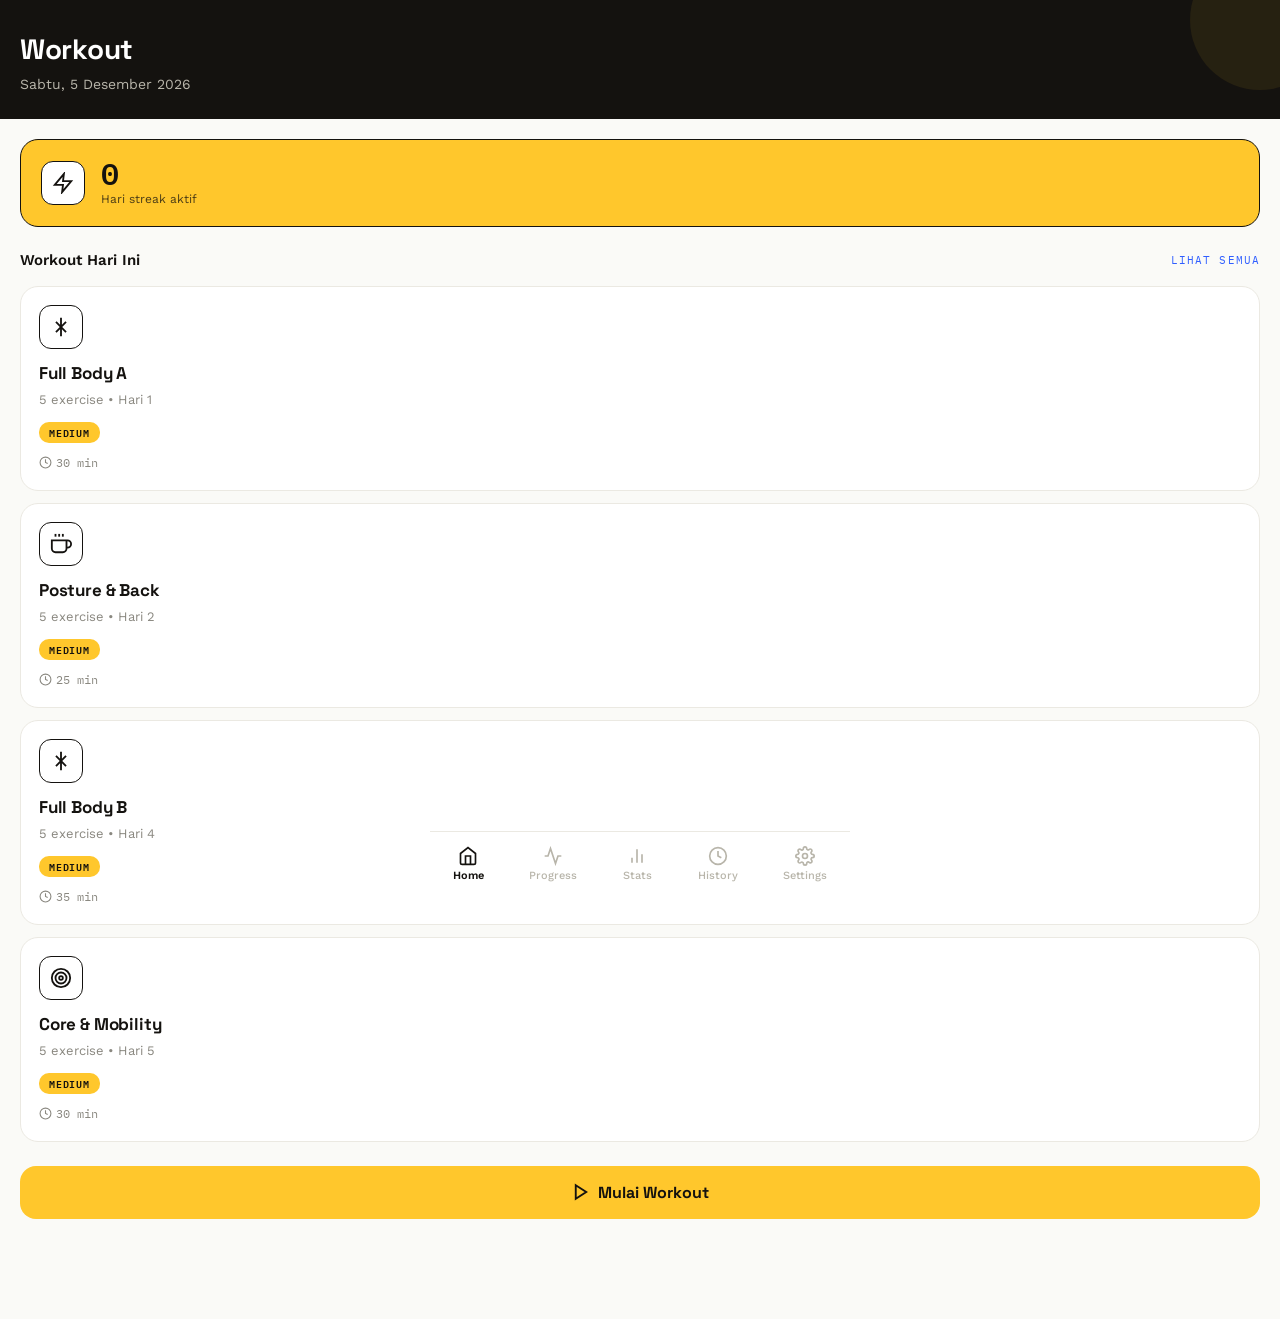
==== index.html @ 2dc1f0c9 "Fix missing CSS rule causing all screens to stack" ====
<!DOCTYPE html>
<html lang="id">
<head>
  <meta charset="UTF-8">
  <meta name="viewport" content="width=device-width, initial-scale=1.0">
  <title>Workout Personal</title>
  <link rel="preconnect" href="https://fonts.googleapis.com">
  <link rel="preconnect" href="https://fonts.gstatic.com" crossorigin>
  <link href="https://fonts.googleapis.com/css2?family=Space+Grotesk:wght@600;700&family=Work+Sans:wght@400;500;600&family=IBM+Plex+Mono:wght@400;500;600&display=swap" rel="stylesheet">
  <style>
/* ========================================
   WORKOUT APP — DESIGN SYSTEM
   Colors: ink, yellow, blue
   Fonts: Space Grotesk, Work Sans, IBM Plex Mono
   ======================================== */

* {
  margin: 0;
  padding: 0;
  box-sizing: border-box;
}

:root {
  --ink: #14120F;
  --yellow: #FFC72C;
  --blue: #2F5EFF;
  --bg: #FAFAF7;
  --surface: #FFFFFF;
  --border: #EBE9E2;
  --muted: #B8B5AA;
  --muted-dark: #8A8880;
}

body {
  font-family: 'Work Sans', -apple-system, BlinkMacSystemFont, sans-serif;
  background: var(--bg);
  color: var(--ink);
  min-height: 100vh;
  line-height: 1.5;
  -webkit-font-smoothing: antialiased;
}

h1, h2, h3, h4 {
  font-family: 'Space Grotesk', sans-serif;
  font-weight: 700;
  letter-spacing: -0.01em;
}

.mono {
  font-family: 'IBM Plex Mono', monospace;
}

.label {
  font-family: 'IBM Plex Mono', monospace;
  text-transform: uppercase;
  letter-spacing: 0.1em;
  font-size: 11px;
  color: var(--muted-dark);
}

/* ========================================
   HEADER
   ======================================== */

header {
  background: var(--ink);
  color: var(--surface);
  padding: 28px 20px 24px;
  position: relative;
  overflow: hidden;
}

header::after {
  content: '';
  position: absolute;
  top: -50px;
  right: -50px;
  width: 140px;
  height: 140px;
  background: var(--yellow);
  border-radius: 50%;
  opacity: 0.08;
}

header h1 {
  font-size: 28px;
  margin-bottom: 4px;
}

header .subtitle {
  font-size: 14px;
  color: var(--muted);
}

/* ========================================
   NAVIGATION
   ======================================== */

#main-nav {
  position: fixed;
  bottom: 0;
  left: 50%;
  transform: translateX(-50%);
  width: 100%;
  max-width: 420px;
  background: var(--surface);
  border-top: 1.5px solid var(--border);
  display: flex;
  justify-content: space-around;
  padding: 10px 0 14px;
  z-index: 100;
}

.nav-btn {
  display: flex;
  flex-direction: column;
  align-items: center;
  gap: 3px;
  background: none;
  border: none;
  cursor: pointer;
  color: var(--muted);
  font-family: 'Work Sans', sans-serif;
  font-size: 11px;
  font-weight: 500;
  padding: 4px 10px;
  transition: color 0.2s;
}

.nav-btn svg {
  width: 20px;
  height: 20px;
  stroke-width: 2;
}

.nav-btn.active {
  color: var(--ink);
  font-weight: 600;
}

/* ========================================
   CARDS
   ======================================== */

.card {
  background: var(--surface);
  border: 1.5px solid var(--border);
  border-radius: 18px;
  padding: 18px;
  margin-bottom: 12px;
  transition: border-color 0.2s;
}

.card:active {
  border-color: var(--ink);
}

/* ========================================
   BUTTONS
   ======================================== */

.btn-primary {
  background: var(--yellow);
  color: var(--ink);
  border: none;
  padding: 16px 24px;
  border-radius: 16px;
  font-family: 'Space Grotesk', sans-serif;
  font-weight: 700;
  font-size: 16px;
  width: 100%;
  cursor: pointer;
  display: flex;
  align-items: center;
  justify-content: center;
  gap: 8px;
  transition: transform 0.15s;
}

.btn-primary:active {
  transform: scale(0.97);
}

.btn-primary svg {
  width: 18px;
  height: 18px;
  stroke-width: 2.5;
}

.btn-secondary {
  background: var(--surface);
  color: var(--ink);
  border: 1.5px solid var(--border);
  padding: 10px 16px;
  border-radius: 12px;
  font-family: 'Work Sans', sans-serif;
  font-weight: 500;
  font-size: 14px;
  cursor: pointer;
  transition: border-color 0.2s;
}

.btn-secondary:active {
  border-color: var(--ink);
}

/* ========================================
   BADGES
   ======================================== */

.badge {
  display: inline-block;
  padding: 3px 10px;
  border-radius: 10px;
  font-family: 'IBM Plex Mono', monospace;
  font-size: 10px;
  font-weight: 600;
  text-transform: uppercase;
  letter-spacing: 0.08em;
}

.badge-low {
  background: var(--ink);
  color: var(--surface);
}

.badge-medium {
  background: var(--yellow);
  color: var(--ink);
}

.badge-high {
  background: var(--blue);
  color: var(--surface);
}

/* ========================================
   STATS GRID
   ======================================== */

.stats-grid {
  display: grid;
  grid-template-columns: 1fr 1fr;
  gap: 12px;
  margin-bottom: 20px;
}

.stat-card {
  background: var(--surface);
  border: 1.5px solid var(--border);
  border-radius: 18px;
  padding: 16px;
}

.stat-icon {
  width: 36px;
  height: 36px;
  border: 1.5px solid var(--ink);
  border-radius: 10px;
  display: flex;
  align-items: center;
  justify-content: center;
  margin-bottom: 10px;
}

.stat-icon svg {
  width: 18px;
  height: 18px;
  stroke: var(--ink);
  stroke-width: 2;
}

.stat-value {
  font-family: 'IBM Plex Mono', monospace;
  font-size: 22px;
  font-weight: 600;
  margin-bottom: 2px;
}

.stat-label {
  font-size: 11px;
  color: var(--muted-dark);
}

/* ========================================
   SECTIONS
   ======================================== */

.section {
  margin-bottom: 24px;
}

.section-header {
  display: flex;
  justify-content: space-between;
  align-items: center;
  margin-bottom: 14px;
}

.section-title {
  font-size: 15px;
  font-weight: 600;
}

.section-link {
  font-family: 'IBM Plex Mono', monospace;
  font-size: 11px;
  color: var(--blue);
  text-transform: uppercase;
  letter-spacing: 0.1em;
  cursor: pointer;
}

/* ========================================
   STREAK CARD
   ======================================== */

.streak-card {
  background: var(--yellow);
  border: 1.5px solid var(--ink);
  border-radius: 18px;
  padding: 18px 20px;
  display: flex;
  align-items: center;
  gap: 16px;
  margin-bottom: 22px;
}

.streak-icon {
  width: 44px;
  height: 44px;
  border: 1.5px solid var(--ink);
  border-radius: 12px;
  background: var(--surface);
  display: flex;
  align-items: center;
  justify-content: center;
}

.streak-icon svg {
  width: 22px;
  height: 22px;
  stroke: var(--ink);
  stroke-width: 2;
}

.streak-value {
  font-family: 'IBM Plex Mono', monospace;
  font-size: 30px;
  font-weight: 600;
  line-height: 1;
}

.streak-label {
  font-size: 12px;
  color: var(--ink);
  opacity: 0.75;
  margin-top: 2px;
}

/* ========================================
   WORKOUT CARD
   ======================================== */

.workout-card {
  cursor: pointer;
}

.workout-icon {
  width: 44px;
  height: 44px;
  border: 1.5px solid var(--ink);
  border-radius: 12px;
  display: flex;
  align-items: center;
  justify-content: center;
  margin-bottom: 12px;
}

.workout-icon svg {
  width: 22px;
  height: 22px;
  stroke: var(--ink);
  stroke-width: 2;
}

.workout-card h3 {
  font-size: 17px;
  margin-bottom: 4px;
}

.workout-card .desc {
  font-size: 13px;
  color: var(--muted-dark);
  margin-bottom: 10px;
}

.workout-card .meta {
  display: flex;
  gap: 14px;
  font-size: 12px;
  color: var(--muted-dark);
  font-family: 'IBM Plex Mono', monospace;
}

.workout-card .meta span {
  display: flex;
  align-items: center;
  gap: 4px;
}

.workout-card .meta svg {
  width: 13px;
  height: 13px;
  stroke-width: 2;
}

/* ========================================
   CHART
   ======================================== */

.chart-container {
  background: var(--surface);
  border: 1.5px solid var(--border);
  border-radius: 18px;
  padding: 18px;
  margin-bottom: 20px;
}

.chart-header {
  display: flex;
  justify-content: space-between;
  align-items: flex-start;
  margin-bottom: 16px;
}

.chart-value {
  font-family: 'IBM Plex Mono', monospace;
  font-size: 26px;
  font-weight: 600;
}

.chart-change {
  font-family: 'IBM Plex Mono', monospace;
  font-size: 11px;
  color: var(--blue);
  margin-top: 2px;
}

.chart-svg {
  width: 100%;
  height: 110px;
  display: block;
}

.chart-axis {
  display: flex;
  justify-content: space-between;
  margin-top: 6px;
}

/* ========================================
   HISTORY
   ======================================== */

.history-item {
  background: var(--surface);
  border: 1.5px solid var(--border);
  border-radius: 18px;
  padding: 14px 16px;
  margin-bottom: 10px;
  display: flex;
  align-items: center;
  gap: 14px;
}

.history-icon {
  width: 40px;
  height: 40px;
  border: 1.5px solid var(--ink);
  border-radius: 11px;
  display: flex;
  align-items: center;
  justify-content: center;
  flex-shrink: 0;
}

.history-icon svg {
  width: 20px;
  height: 20px;
  stroke: var(--ink);
  stroke-width: 2;
}

.history-info {
  flex: 1;
  min-width: 0;
}

.history-title {
  font-weight: 600;
  font-size: 14px;
  margin-bottom: 2px;
}

.history-meta {
  font-size: 12px;
  color: var(--muted-dark);
}

.history-date {
  font-family: 'IBM Plex Mono', monospace;
  font-size: 11px;
  color: var(--muted);
  flex-shrink: 0;
}

.timeline-label {
  font-family: 'IBM Plex Mono', monospace;
  font-size: 11px;
  color: var(--muted);
  text-transform: uppercase;
  letter-spacing: 0.1em;
  margin: 18px 0 10px;
}

/* ========================================
   SETTINGS
   ======================================== */

.settings-group {
  background: var(--surface);
  border: 1.5px solid var(--border);
  border-radius: 18px;
  overflow: hidden;
  margin-bottom: 14px;
}

.settings-item {
  padding: 15px 18px;
  display: flex;
  justify-content: space-between;
  align-items: center;
  border-bottom: 1px solid var(--border);
}

.settings-item:last-child {
  border-bottom: none;
}

.settings-label {
  font-size: 14px;
  font-weight: 500;
}

.settings-value {
  font-family: 'IBM Plex Mono', monospace;
  font-size: 13px;
  color: var(--muted-dark);
}

.toggle {
  width: 44px;
  height: 26px;
  background: var(--border);
  border-radius: 13px;
  position: relative;
  cursor: pointer;
  transition: background 0.3s;
}

.toggle.on {
  background: var(--yellow);
}

.toggle::after {
  content: '';
  position: absolute;
  width: 20px;
  height: 20px;
  background: var(--surface);
  border: 1.5px solid var(--ink);
  border-radius: 50%;
  top: 3px;
  left: 3px;
  transition: transform 0.3s;
}

.toggle.on::after {
  transform: translateX(18px);
}

/* ========================================
   SCREEN SWITCHING
   ======================================== */

.screen {
  display: none;
}

.screen.active {
  display: block;
}

/* ========================================
   SESSION SCREEN
   ======================================== */

.session-screen {
  padding: 20px;
}

.session-top {
  display: flex;
  justify-content: space-between;
  align-items: center;
  margin-bottom: 28px;
}

.session-exercise {
  text-align: center;
  margin-bottom: 28px;
}

.session-exercise h2 {
  font-size: 22px;
  margin-bottom: 6px;
}

.session-info {
  font-size: 13px;
  color: var(--muted-dark);
}

.timer-container {
  display: flex;
  justify-content: center;
  margin: 16px 0 32px;
}

.timer-ring {
  width: 220px;
  height: 220px;
  position: relative;
  display: flex;
  align-items: center;
  justify-content: center;
}

.timer-ring svg {
  position: absolute;
  transform: rotate(-90deg);
}

.timer-ring circle {
  fill: none;
  stroke-linecap: round;
}

.timer-bg {
  stroke: var(--border);
  stroke-width: 6;
}

.timer-progress {
  stroke: var(--yellow);
  stroke-width: 6;
  stroke-dasharray: 628;
  stroke-dashoffset: 157;
}

.timer-display {
  font-family: 'IBM Plex Mono', monospace;
  font-size: 48px;
  font-weight: 600;
  color: var(--ink);
}

.timer-label {
  text-align: center;
  font-size: 12px;
  color: var(--muted-dark);
  margin-top: -20px;
  margin-bottom: 28px;
}

.rep-counter {
  display: flex;
  justify-content: center;
  align-items: baseline;
  gap: 6px;
  margin-bottom: 28px;
}

.rep-current {
  font-family: 'IBM Plex Mono', monospace;
  font-size: 56px;
  font-weight: 600;
  color: var(--ink);
}

.rep-total {
  font-family: 'IBM Plex Mono', monospace;
  font-size: 22px;
  color: var(--muted);
}

.progress-dots {
  display: flex;
  justify-content: center;
  gap: 6px;
  margin-bottom: 22px;
}

.progress-dot {
  width: 8px;
  height: 8px;
  border-radius: 50%;
  background: var(--border);
}

.progress-dot.completed {
  background: var(--ink);
}

.progress-dot.current {
  background: var(--yellow);
  width: 22px;
  border-radius: 4px;
}

.session-actions {
  display: flex;
  gap: 10px;
  margin-top: 16px;
}

.session-actions .btn-primary {
  flex: 2;
}

.session-actions .btn-secondary {
  flex: 1;
}

/* ========================================
   FILTER PILLS
   ======================================== */

.filter-pills {
  display: flex;
  gap: 8px;
  margin-bottom: 18px;
  overflow-x: auto;
}

.pill {
  background: var(--surface);
  border: 1.5px solid var(--border);
  padding: 7px 14px;
  border-radius: 11px;
  font-size: 12px;
  font-weight: 500;
  cursor: pointer;
  white-space: nowrap;
  transition: all 0.2s;
}

.pill.active {
  background: var(--ink);
  color: var(--surface);
  border-color: var(--ink);
}

/* ========================================
   ANIMATIONS
   ======================================== */

@keyframes fadeUp {
  from {
    opacity: 0;
    transform: translateY(10px);
  }
  to {
    opacity: 1;
    transform: translateY(0);
  }
}

.fade-in {
  animation: fadeUp 0.4s ease-out both;
}

.delay-1 { animation-delay: 0.05s; }
.delay-2 { animation-delay: 0.1s; }
.delay-3 { animation-delay: 0.15s; }
.delay-4 { animation-delay: 0.2s; }
.delay-5 { animation-delay: 0.25s; }

/* ========================================
   UTILITIES
   ======================================== */

.pad {
  padding: 0 20px;
}

#main {
  padding: 20px;
  padding-bottom: 100px;
}

  </style>
</head>
<body>
  <div id="app">
    <header>
      <h1>Workout</h1>
      <div class="subtitle">Senin, 23 Juli 2026</div>
    </header>

    <main id="main">
      <!-- HOME SCREEN -->
      <div id="home-screen" class="screen active">
        <div class="streak-card fade-in">
          <div class="streak-icon">
            <svg viewBox="0 0 24 24" fill="none" stroke="currentColor">
              <path d="M13 2L3 14h9l-1 8 10-12h-9l1-8z"/>
            </svg>
          </div>
          <div>
            <div class="streak-value">7</div>
            <div class="streak-label">Hari streak aktif</div>
          </div>
        </div>

        <div class="section fade-in delay-1">
          <div class="section-header">
            <div class="section-title">Workout Hari Ini</div>
            <div class="section-link">Lihat Semua</div>
          </div>

          <div class="card workout-card" data-workout="1">
            <div class="workout-icon">
              <svg viewBox="0 0 24 24" fill="none" stroke="currentColor">
                <path d="M6.5 6.5L17.5 17.5M6.5 17.5L17.5 6.5M12 2V22"/>
              </svg>
            </div>
            <h3>Full Body A</h3>
            <div class="desc">5 exercise • Beginner</div>
            <div style="margin-bottom: 10px;">
              <span class="badge badge-medium">Medium</span>
            </div>
            <div class="meta">
              <span>
                <svg viewBox="0 0 24 24" fill="none" stroke="currentColor">
                  <circle cx="12" cy="12" r="10"/>
                  <polyline points="12 6 12 12 16 14"/>
                </svg>
                30 min
              </span>
              <span>
                <svg viewBox="0 0 24 24" fill="none" stroke="currentColor">
                  <path d="M13 2L3 14h9l-1 8 10-12h-9l1-8z"/>
                </svg>
                220 cal
              </span>
            </div>
          </div>

          <div class="card workout-card" data-workout="2">
            <div class="workout-icon">
              <svg viewBox="0 0 24 24" fill="none" stroke="currentColor">
                <path d="M18 8h1a4 4 0 0 1 0 8h-1M2 8h16v9a4 4 0 0 1-4 4H6a4 4 0 0 1-4-4V8z"/>
                <line x1="6" y1="1" x2="6" y2="4"/>
                <line x1="10" y1="1" x2="10" y2="4"/>
                <line x1="14" y1="1" x2="14" y2="4"/>
              </svg>
            </div>
            <h3>Posture & Back</h3>
            <div class="desc">4 exercise • Focus form</div>
            <div style="margin-bottom: 10px;">
              <span class="badge badge-low">Low</span>
            </div>
            <div class="meta">
              <span>
                <svg viewBox="0 0 24 24" fill="none" stroke="currentColor">
                  <circle cx="12" cy="12" r="10"/>
                  <polyline points="12 6 12 12 16 14"/>
                </svg>
                25 min
              </span>
              <span>
                <svg viewBox="0 0 24 24" fill="none" stroke="currentColor">
                  <path d="M13 2L3 14h9l-1 8 10-12h-9l1-8z"/>
                </svg>
                150 cal
              </span>
            </div>
          </div>

          <div class="card workout-card" data-workout="3">
            <div class="workout-icon">
              <svg viewBox="0 0 24 24" fill="none" stroke="currentColor">
                <circle cx="12" cy="12" r="10"/>
                <circle cx="12" cy="12" r="6"/>
                <circle cx="12" cy="12" r="2"/>
              </svg>
            </div>
            <h3>Core & Flexibility</h3>
            <div class="desc">6 exercise • Intermediate</div>
            <div style="margin-bottom: 10px;">
              <span class="badge badge-high">High</span>
            </div>
            <div class="meta">
              <span>
                <svg viewBox="0 0 24 24" fill="none" stroke="currentColor">
                  <circle cx="12" cy="12" r="10"/>
                  <polyline points="12 6 12 12 16 14"/>
                </svg>
                35 min
              </span>
              <span>
                <svg viewBox="0 0 24 24" fill="none" stroke="currentColor">
                  <path d="M13 2L3 14h9l-1 8 10-12h-9l1-8z"/>
                </svg>
                280 cal
              </span>
            </div>
          </div>
        </div>

        <button class="btn-primary fade-in delay-2" id="start-workout-btn">
          <svg viewBox="0 0 24 24" fill="none" stroke="currentColor">
            <polygon points="5 3 19 12 5 21 5 3"/>
          </svg>
          Mulai Workout
        </button>
      </div>

      <!-- SESSION SCREEN -->
      <div id="session-screen" class="screen session-screen">
        <div class="session-top">
          <button class="btn-secondary" id="exit-session-btn">
            <svg viewBox="0 0 24 24" fill="none" stroke="currentColor" style="width: 16px; height: 16px; stroke-width: 2;">
              <line x1="19" y1="12" x2="5" y2="12"/>
              <polyline points="12 19 5 12 12 5"/>
            </svg>
            Keluar
          </button>
          <div class="label">Exercise 2/5</div>
        </div>

        <div class="progress-dots">
          <div class="progress-dot completed"></div>
          <div class="progress-dot current"></div>
          <div class="progress-dot"></div>
          <div class="progress-dot"></div>
          <div class="progress-dot"></div>
        </div>

        <div class="session-exercise">
          <h2>Push-up</h2>
          <div class="session-info">Set 2 dari 3 • 60s rest</div>
        </div>

        <div class="timer-container">
          <div class="timer-ring">
            <svg width="220" height="220" viewBox="0 0 220 220">
              <circle class="timer-bg" cx="110" cy="110" r="100"/>
              <circle class="timer-progress" cx="110" cy="110" r="100"/>
            </svg>
            <div class="timer-display">0:45</div>
          </div>
        </div>
        <div class="timer-label">Sisa waktu istirahat</div>

        <div class="rep-counter">
          <span class="rep-current">8</span>
          <span class="rep-total">/ 12 reps</span>
        </div>

        <button class="btn-primary" id="complete-set-btn">
          <svg viewBox="0 0 24 24" fill="none" stroke="currentColor">
            <polyline points="20 6 9 17 4 12"/>
          </svg>
          Selesai Set
        </button>

        <div class="session-actions">
          <button class="btn-secondary" id="pause-timer-btn">Pause</button>
          <button class="btn-secondary" id="skip-exercise-btn">Skip</button>
        </div>
      </div>

      <!-- PROGRESS SCREEN -->
      <div id="progress-screen" class="screen">
        <div class="section fade-in">
          <div class="section-title" style="margin-bottom: 14px;">Berat Badan</div>
          <div class="chart-container">
            <div class="chart-header">
              <div>
                <div class="chart-value">65.5 kg</div>
                <div class="chart-change">↓ 1.2 kg</div>
              </div>
              <button class="btn-secondary" style="padding: 8px 14px; font-size: 13px;">+ Catat</button>
            </div>
            <svg class="chart-svg" viewBox="0 0 340 110" preserveAspectRatio="none">
              <path d="M0,90 C40,85 80,70 120,65 C160,60 200,75 240,50 C280,30 320,20 340,15" 
                    fill="none" stroke="#2F5EFF" stroke-width="2.5" stroke-linecap="round"/>
              <circle cx="340" cy="15" r="4" fill="#2F5EFF"/>
            </svg>
            <div class="chart-axis">
              <span class="label">1 Jun</span>
              <span class="label">15 Jun</span>
              <span class="label">30 Jun</span>
              <span class="label">15 Jul</span>
            </div>
          </div>
        </div>

        <div class="section fade-in delay-1">
          <div class="section-title" style="margin-bottom: 14px;">Pengukuran Tubuh</div>
          <div class="stats-grid">
            <div class="stat-card">
              <div class="stat-icon">
                <svg viewBox="0 0 24 24" fill="none" stroke="currentColor">
                  <path d="M2 12h20M12 2v20"/>
                </svg>
              </div>
              <div class="stat-value">86</div>
              <div class="stat-label">Pinggang (cm)</div>
            </div>
            <div class="stat-card">
              <div class="stat-icon">
                <svg viewBox="0 0 24 24" fill="none" stroke="currentColor">
                  <path d="M6.5 6.5L17.5 17.5M6.5 17.5L17.5 6.5"/>
                </svg>
              </div>
              <div class="stat-value">32</div>
              <div class="stat-label">Lengan (cm)</div>
            </div>
            <div class="stat-card">
              <div class="stat-icon">
                <svg viewBox="0 0 24 24" fill="none" stroke="currentColor">
                  <path d="M12 2v20M2 12h20"/>
                </svg>
              </div>
              <div class="stat-value">54</div>
              <div class="stat-label">Paha (cm)</div>
            </div>
            <div class="stat-card">
              <div class="stat-icon">
                <svg viewBox="0 0 24 24" fill="none" stroke="currentColor">
                  <path d="M20.84 4.61a5.5 5.5 0 0 0-7.78 0L12 5.67l-1.06-1.06a5.5 5.5 0 0 0-7.78 7.78l1.06 1.06L12 21.23l7.78-7.78 1.06-1.06a5.5 5.5 0 0 0 0-7.78z"/>
                </svg>
              </div>
              <div class="stat-value">96</div>
              <div class="stat-label">Dada (cm)</div>
            </div>
          </div>
        </div>
      </div>

      <!-- STATISTICS SCREEN -->
      <div id="statistics-screen" class="screen">
        <div class="stats-grid fade-in">
          <div class="stat-card">
            <div class="stat-icon">
              <svg viewBox="0 0 24 24" fill="none" stroke="currentColor">
                <path d="M6.5 6.5L17.5 17.5M6.5 17.5L17.5 6.5M12 2V22"/>
              </svg>
            </div>
            <div class="stat-value">48</div>
            <div class="stat-label">Total Workout</div>
          </div>
          <div class="stat-card">
            <div class="stat-icon">
              <svg viewBox="0 0 24 24" fill="none" stroke="currentColor">
                <path d="M13 2L3 14h9l-1 8 10-12h-9l1-8z"/>
              </svg>
            </div>
            <div class="stat-value">7</div>
            <div class="stat-label">Current Streak</div>
          </div>
          <div class="stat-card">
            <div class="stat-icon">
              <svg viewBox="0 0 24 24" fill="none" stroke="currentColor">
                <circle cx="12" cy="12" r="10"/>
                <polyline points="12 6 12 12 16 14"/>
              </svg>
            </div>
            <div class="stat-value">24h</div>
            <div class="stat-label">Total Time</div>
          </div>
          <div class="stat-card">
            <div class="stat-icon">
              <svg viewBox="0 0 24 24" fill="none" stroke="currentColor">
                <path d="M13 2L3 14h9l-1 8 10-12h-9l1-8z"/>
              </svg>
            </div>
            <div class="stat-value">8.4k</div>
            <div class="stat-label">Calories Burn</div>
          </div>
        </div>

        <div class="section fade-in delay-1">
          <div class="section-title" style="margin-bottom: 14px;">Personal Best</div>
          <div class="card" style="margin-bottom: 10px;">
            <div style="display: flex; justify-content: space-between; align-items: center;">
              <div>
                <div class="label" style="margin-bottom: 4px;">Push-up (1 set)</div>
                <div class="mono" style="font-size: 20px; font-weight: 600;">25 reps</div>
              </div>
              <svg viewBox="0 0 24 24" fill="none" stroke="currentColor" style="width: 32px; height: 32px; stroke-width: 2;">
                <path d="M6.5 6.5L17.5 17.5M6.5 17.5L17.5 6.5"/>
              </svg>
            </div>
          </div>
          <div class="card" style="margin-bottom: 10px;">
            <div style="display: flex; justify-content: space-between; align-items: center;">
              <div>
                <div class="label" style="margin-bottom: 4px;">Plank Hold</div>
                <div class="mono" style="font-size: 20px; font-weight: 600;">1:45 min</div>
              </div>
              <svg viewBox="0 0 24 24" fill="none" stroke="currentColor" style="width: 32px; height: 32px; stroke-width: 2;">
                <circle cx="12" cy="12" r="10"/>
                <circle cx="12" cy="12" r="6"/>
                <circle cx="12" cy="12" r="2"/>
              </svg>
            </div>
          </div>
          <div class="card">
            <div style="display: flex; justify-content: space-between; align-items: center;">
              <div>
                <div class="label" style="margin-bottom: 4px;">Longest Streak</div>
                <div class="mono" style="font-size: 20px; font-weight: 600;">14 hari</div>
              </div>
              <svg viewBox="0 0 24 24" fill="none" stroke="currentColor" style="width: 32px; height: 32px; stroke-width: 2;">
                <path d="M13 2L3 14h9l-1 8 10-12h-9l1-8z"/>
              </svg>
            </div>
          </div>
        </div>
      </div>

      <!-- HISTORY SCREEN -->
      <div id="history-screen" class="screen">
        <div class="filter-pills fade-in">
          <button class="pill active">Semua</button>
          <button class="pill">Minggu ini</button>
          <button class="pill">Bulan ini</button>
        </div>

        <div class="timeline-label fade-in delay-1">Hari Ini</div>
        <div class="history-item fade-in delay-1">
          <div class="history-icon">
            <svg viewBox="0 0 24 24" fill="none" stroke="currentColor">
              <path d="M6.5 6.5L17.5 17.5M6.5 17.5L17.5 6.5M12 2V22"/>
            </svg>
          </div>
          <div class="history-info">
            <div class="history-title">Full Body A</div>
            <div class="history-meta">5 exercise • 28 menit • 220 cal</div>
          </div>
          <div class="history-date">09:30</div>
        </div>

        <div class="timeline-label fade-in delay-2">Kemarin</div>
        <div class="history-item fade-in delay-2">
          <div class="history-icon">
            <svg viewBox="0 0 24 24" fill="none" stroke="currentColor">
              <path d="M18 8h1a4 4 0 0 1 0 8h-1M2 8h16v9a4 4 0 0 1-4 4H6a4 4 0 0 1-4-4V8z"/>
              <line x1="6" y1="1" x2="6" y2="4"/>
              <line x1="10" y1="1" x2="10" y2="4"/>
              <line x1="14" y1="1" x2="14" y2="4"/>
            </svg>
          </div>
          <div class="history-info">
            <div class="history-title">Posture & Back</div>
            <div class="history-meta">4 exercise • 22 menit • 150 cal</div>
          </div>
          <div class="history-date">18:15</div>
        </div>

        <div class="history-item fade-in delay-3">
          <div class="history-icon">
            <svg viewBox="0 0 24 24" fill="none" stroke="currentColor">
              <circle cx="12" cy="12" r="10"/>
              <circle cx="12" cy="12" r="6"/>
              <circle cx="12" cy="12" r="2"/>
            </svg>
          </div>
          <div class="history-info">
            <div class="history-title">Core & Flexibility</div>
            <div class="history-meta">6 exercise • 32 menit • 260 cal</div>
          </div>
          <div class="history-date">07:00</div>
        </div>

        <div class="timeline-label fade-in delay-4">21 Juli 2026</div>
        <div class="history-item fade-in delay-4">
          <div class="history-icon">
            <svg viewBox="0 0 24 24" fill="none" stroke="currentColor">
              <path d="M6.5 6.5L17.5 17.5M6.5 17.5L17.5 6.5M12 2V22"/>
            </svg>
          </div>
          <div class="history-info">
            <div class="history-title">Full Body B</div>
            <div class="history-meta">5 exercise • 30 menit • 240 cal</div>
          </div>
          <div class="history-date">10:00</div>
        </div>
      </div>

      <!-- SETTINGS SCREEN -->
      <div id="settings-screen" class="screen">
        <div class="section fade-in">
          <div class="section-title" style="margin-bottom: 14px;">Timer & Audio</div>
          <div class="settings-group">
            <div class="settings-item">
              <span class="settings-label">Rest Timer</span>
              <span class="settings-value">60 detik</span>
            </div>
            <div class="settings-item">
              <span class="settings-label">Suara Timer</span>
              <div class="toggle on"></div>
            </div>
            <div class="settings-item">
              <span class="settings-label">Getaran</span>
              <div class="toggle on"></div>
            </div>
            <div class="settings-item">
              <span class="settings-label">Countdown Voice</span>
              <div class="toggle"></div>
            </div>
          </div>
        </div>

        <div class="section fade-in delay-1">
          <div class="section-title" style="margin-bottom: 14px;">Tampilan</div>
          <div class="settings-group">
            <div class="settings-item">
              <span class="settings-label">Dark Mode</span>
              <div class="toggle"></div>
            </div>
            <div class="settings-item">
              <span class="settings-label">Animasi</span>
              <div class="toggle on"></div>
            </div>
          </div>
        </div>

        <div class="section fade-in delay-2">
          <div class="section-title" style="margin-bottom: 14px;">Data</div>
          <div class="settings-group">
            <div class="settings-item" style="cursor: pointer;">
              <span class="settings-label">Export Data</span>
              <svg viewBox="0 0 24 24" fill="none" stroke="currentColor" style="width: 18px; height: 18px; stroke-width: 2; color: var(--muted);">
                <polyline points="9 18 15 12 9 6"/>
              </svg>
            </div>
            <div class="settings-item" style="cursor: pointer;">
              <span class="settings-label">Import Data</span>
              <svg viewBox="0 0 24 24" fill="none" stroke="currentColor" style="width: 18px; height: 18px; stroke-width: 2; color: var(--muted);">
                <polyline points="9 18 15 12 9 6"/>
              </svg>
            </div>
            <div class="settings-item" style="cursor: pointer;">
              <span class="settings-label" style="color: var(--blue);">Hapus Semua Data</span>
              <svg viewBox="0 0 24 24" fill="none" stroke="currentColor" style="width: 18px; height: 18px; stroke-width: 2; color: var(--muted);">
                <polyline points="9 18 15 12 9 6"/>
              </svg>
            </div>
          </div>
        </div>

        <div style="text-align: center; margin-top: 32px; color: var(--muted); font-size: 12px;" class="fade-in delay-3">
          <div style="font-family: 'Space Grotesk', sans-serif; font-weight: 600; font-size: 14px; margin-bottom: 4px;">Workout Personal</div>
          <div>Version 2.0</div>
        </div>
      </div>
    </main>

    <nav id="main-nav">
      <button class="nav-btn active" data-screen="home">
        <svg viewBox="0 0 24 24" fill="none" stroke="currentColor">
          <path d="M3 9l9-7 9 7v11a2 2 0 0 1-2 2H5a2 2 0 0 1-2-2z"/>
          <polyline points="9 22 9 12 15 12 15 22"/>
        </svg>
        Home
      </button>
      <button class="nav-btn" data-screen="progress">
        <svg viewBox="0 0 24 24" fill="none" stroke="currentColor">
          <polyline points="22 12 18 12 15 21 9 3 6 12 2 12"/>
        </svg>
        Progress
      </button>
      <button class="nav-btn" data-screen="statistics">
        <svg viewBox="0 0 24 24" fill="none" stroke="currentColor">
          <line x1="18" y1="20" x2="18" y2="10"/>
          <line x1="12" y1="20" x2="12" y2="4"/>
          <line x1="6" y1="20" x2="6" y2="14"/>
        </svg>
        Stats
      </button>
      <button class="nav-btn" data-screen="history">
        <svg viewBox="0 0 24 24" fill="none" stroke="currentColor">
          <circle cx="12" cy="12" r="10"/>
          <polyline points="12 6 12 12 16 14"/>
        </svg>
        History
      </button>
      <button class="nav-btn" data-screen="settings">
        <svg viewBox="0 0 24 24" fill="none" stroke="currentColor">
          <circle cx="12" cy="12" r="3"/>
          <path d="M19.4 15a1.65 1.65 0 0 0 .33 1.82l.06.06a2 2 0 0 1 0 2.83 2 2 0 0 1-2.83 0l-.06-.06a1.65 1.65 0 0 0-1.82-.33 1.65 1.65 0 0 0-1 1.51V21a2 2 0 0 1-2 2 2 2 0 0 1-2-2v-.09A1.65 1.65 0 0 0 9 19.4a1.65 1.65 0 0 0-1.82.33l-.06.06a2 2 0 0 1-2.83 0 2 2 0 0 1 0-2.83l.06-.06a1.65 1.65 0 0 0 .33-1.82 1.65 1.65 0 0 0-1.51-1H3a2 2 0 0 1-2-2 2 2 0 0 1 2-2h.09A1.65 1.65 0 0 0 4.6 9a1.65 1.65 0 0 0-.33-1.82l-.06-.06a2 2 0 0 1 0-2.83 2 2 0 0 1 2.83 0l.06.06a1.65 1.65 0 0 0 1.82.33H9a1.65 1.65 0 0 0 1-1.51V3a2 2 0 0 1 2-2 2 2 0 0 1 2 2v.09a1.65 1.65 0 0 0 1 1.51 1.65 1.65 0 0 0 1.82-.33l.06-.06a2 2 0 0 1 2.83 0 2 2 0 0 1 0 2.83l-.06.06a1.65 1.65 0 0 0-.33 1.82V9a1.65 1.65 0 0 0 1.51 1H21a2 2 0 0 1 2 2 2 2 0 0 1-2 2h-.09a1.65 1.65 0 0 0-1.51 1z"/>
        </svg>
        Settings
      </button>
    </nav>
  </div>

  <script src="js/storage.js"></script>
  <script src="js/workout.js"></script>
  <script src="js/session.js"></script>
  <script src="js/timer.js"></script>
  <script src="js/progress.js"></script>
  <script src="js/statistics.js"></script>
  <script src="js/settings.js"></script>
  <script src="js/exportimport.js"></script>
  <script src="js/app.js"></script>
</body>
</html>
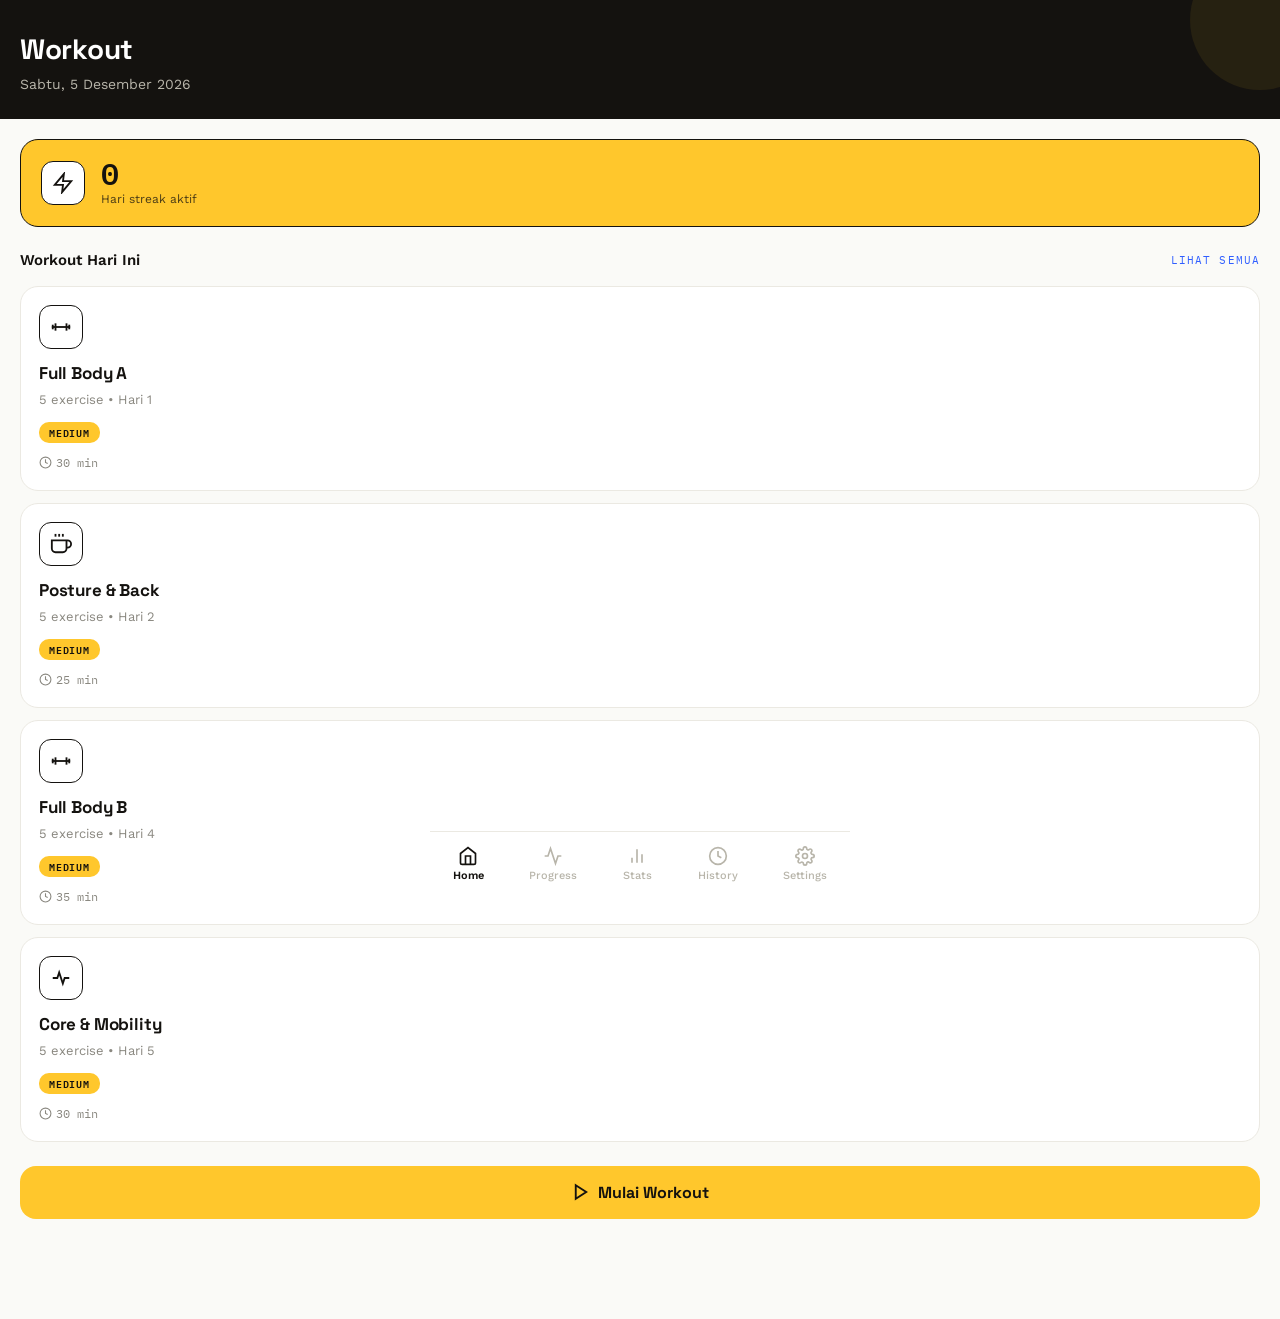
==== commit ff129a48: "feat: sembunyikan timer ring untuk exercise reps-based, perbesar angka target reps" ====
--- a/index.html
+++ b/index.html
@@ -4,6 +4,10 @@
   <meta charset="UTF-8">
   <meta name="viewport" content="width=device-width, initial-scale=1.0">
   <title>Workout Personal</title>
+  <link rel="manifest" href="manifest.json">
+  <meta name="theme-color" content="#4CAF50">
+  <link rel="icon" type="image/svg+xml" href="assets/icon.svg">
+  <link rel="apple-touch-icon" href="assets/icon-192.png">
   <link rel="preconnect" href="https://fonts.googleapis.com">
   <link rel="preconnect" href="https://fonts.gstatic.com" crossorigin>
   <link href="https://fonts.googleapis.com/css2?family=Space+Grotesk:wght@600;700&family=Work+Sans:wght@400;500;600&family=IBM+Plex+Mono:wght@400;500;600&display=swap" rel="stylesheet">
@@ -638,6 +642,124 @@
   margin: 16px 0 32px;
 }
 
+/* ========================================
+   PREPARATION SCREEN
+   ======================================== */
+
+.preparation-screen {
+  display: none;
+  flex-direction: column;
+  align-items: center;
+  justify-content: center;
+  min-height: calc(100vh - 0px);
+  padding: 20px;
+  background: var(--ink);
+  color: var(--surface);
+  cursor: pointer;
+}
+
+.preparation-screen.active {
+  display: flex;
+}
+
+.prep-content {
+  display: flex;
+  flex-direction: column;
+  align-items: center;
+  text-align: center;
+  animation: prepFadeIn 0.35s ease-out;
+}
+
+@keyframes prepFadeIn {
+  from { opacity: 0; transform: translateY(10px); }
+  to { opacity: 1; transform: translateY(0); }
+}
+
+.prep-icon {
+  width: 56px;
+  height: 56px;
+  color: var(--yellow);
+  margin-bottom: 16px;
+}
+
+.prep-icon svg {
+  width: 100%;
+  height: 100%;
+}
+
+.prep-exercise-name {
+  font-size: 24px;
+  color: var(--surface);
+  margin-bottom: 6px;
+}
+
+.prep-target {
+  font-family: 'IBM Plex Mono', monospace;
+  font-size: 13px;
+  letter-spacing: 0.06em;
+  color: var(--muted);
+  text-transform: uppercase;
+  margin-bottom: 36px;
+}
+
+.prep-countdown-wrap {
+  width: 180px;
+  height: 180px;
+  border-radius: 50%;
+  border: 3px solid rgba(255, 199, 44, 0.25);
+  display: flex;
+  align-items: center;
+  justify-content: center;
+  margin-bottom: 28px;
+}
+
+.prep-countdown {
+  font-family: 'Space Grotesk', sans-serif;
+  font-weight: 700;
+  font-size: 84px;
+  color: var(--yellow);
+  line-height: 1;
+}
+
+.prep-countdown.tick {
+  animation: prepTick 0.55s cubic-bezier(0.34, 1.56, 0.64, 1);
+}
+
+.prep-countdown.go {
+  color: var(--surface);
+  font-size: 56px;
+  animation: prepGo 0.5s cubic-bezier(0.34, 1.56, 0.64, 1);
+}
+
+@keyframes prepTick {
+  0% { transform: scale(1.35); opacity: 0; }
+  50% { transform: scale(1.05); opacity: 1; }
+  100% { transform: scale(1); opacity: 1; }
+}
+
+@keyframes prepGo {
+  0% { transform: scale(0.6); opacity: 0; }
+  60% { transform: scale(1.15); opacity: 1; }
+  100% { transform: scale(1); opacity: 1; }
+}
+
+.prep-subtitle {
+  font-family: 'IBM Plex Mono', monospace;
+  font-size: 12px;
+  letter-spacing: 0.14em;
+  text-transform: uppercase;
+  color: var(--muted);
+}
+
+.prep-skip-hint {
+  font-family: 'IBM Plex Mono', monospace;
+  font-size: 11px;
+  letter-spacing: 0.04em;
+  color: var(--muted);
+  opacity: 0.55;
+  margin-top: 40px;
+}
+
 .timer-ring {
   width: 220px;
   height: 220px;
@@ -667,6 +789,8 @@
   stroke-width: 6;
   stroke-dasharray: 628;
   stroke-dashoffset: 157;
+  transition: stroke-dashoffset 0.2s linear;
+  filter: drop-shadow(0 0 2px rgba(255, 199, 44, 0.4));
 }
 
 .timer-display {
@@ -674,6 +798,7 @@
   font-size: 48px;
   font-weight: 600;
   color: var(--ink);
+  transition: transform 0.15s ease-out, color 0.2s ease-out;
 }
 
 .timer-label {
@@ -686,10 +811,23 @@
 
 .rep-counter {
   display: flex;
+  flex-direction: column;
   justify-content: center;
-  align-items: baseline;
-  gap: 6px;
+  align-items: center;
+  gap: 2px;
   margin-bottom: 28px;
+}
+
+/* Reps-based exercises hide the (otherwise idle) countdown ring entirely —
+   this fills the vacated vertical space so the target number becomes the
+   clear visual focus instead of leaving a large empty gap. */
+.rep-counter.solo {
+  margin-top: 56px;
+  margin-bottom: 48px;
+}
+
+.rep-counter.solo .rep-current {
+  font-size: 104px;
 }
 
 .rep-current {
@@ -697,12 +835,82 @@
   font-size: 56px;
   font-weight: 600;
   color: var(--ink);
+  line-height: 1;
 }
 
 .rep-total {
   font-family: 'IBM Plex Mono', monospace;
-  font-size: 22px;
-  color: var(--muted);
+  font-size: 11px;
+  text-transform: uppercase;
+  letter-spacing: 0.1em;
+  color: var(--muted-dark);
+}
+
+/* ========================================
+   NEXT EXERCISE PREVIEW (during rest)
+   ======================================== */
+
+.next-exercise-preview {
+  background: rgba(255, 199, 44, 0.08);
+  border: 1px solid rgba(255, 199, 44, 0.2);
+  border-radius: 12px;
+  padding: 16px;
+  margin-top: 8px;
+  margin-bottom: 24px;
+  animation: slideUp 0.3s ease-out;
+}
+
+@keyframes slideUp {
+  from {
+    opacity: 0;
+    transform: translateY(12px);
+  }
+  to {
+    opacity: 1;
+    transform: translateY(0);
+  }
+}
+
+.next-exercise-preview .label {
+  display: block;
+  margin-bottom: 8px;
+}
+
+.next-exercise-row {
+  display: flex;
+  align-items: center;
+  gap: 12px;
+}
+
+.next-exercise-icon {
+  width: 36px;
+  height: 36px;
+  flex-shrink: 0;
+  color: var(--yellow);
+  background: rgba(255, 199, 44, 0.15);
+  border-radius: 10px;
+  display: flex;
+  align-items: center;
+  justify-content: center;
+  padding: 7px;
+}
+
+.next-exercise-icon svg {
+  width: 100%;
+  height: 100%;
+}
+
+.next-exercise-preview .exercise-name {
+  font-size: 18px;
+  font-weight: 600;
+  color: var(--ink);
+  margin-bottom: 2px;
+}
+
+.next-exercise-preview .exercise-details {
+  font-size: 13px;
+  color: var(--muted-dark);
+  line-height: 1.4;
 }
 
 .progress-dots {
@@ -798,6 +1006,51 @@
 .delay-5 { animation-delay: 0.25s; }
 
 /* ========================================
+   REVIEW SCREEN
+   ======================================== */
+
+.review-exercise-item {
+  display: flex;
+  justify-content: space-between;
+  align-items: center;
+  padding: 14px 0;
+  border-bottom: 1px solid rgba(0,0,0,0.08);
+}
+
+.review-exercise-item:last-child {
+  border-bottom: none;
+}
+
+.review-exercise-name {
+  font-weight: 600;
+}
+
+.review-exercise-meta {
+  font-size: 13px;
+  color: #888;
+  text-align: right;
+}
+
+/* ========================================
+   CONGRATS / DIFFICULTY BUTTONS
+   ======================================== */
+
+.difficulty-btn.selected {
+  background: #FFD54A;
+  border-color: #FFD54A;
+  font-weight: 700;
+}
+
+#add-time-btn:disabled {
+  opacity: 0.35;
+  pointer-events: none;
+}
+
+.hidden {
+  display: none !important;
+}
+
+/* ========================================
    UTILITIES
    ======================================== */
 
@@ -809,7 +1062,6 @@
   padding: 20px;
   padding-bottom: 100px;
 }
-
   </style>
 </head>
 <body>
@@ -938,6 +1190,22 @@
         </button>
       </div>
 
+      <!-- PREPARATION SCREEN (5-4-3-2-1 countdown before each exercise) -->
+      <div id="preparation-screen" class="screen preparation-screen">
+        <div class="prep-content">
+          <div class="prep-icon" id="prep-icon"></div>
+          <h2 class="prep-exercise-name" id="prep-exercise-name">Push-up</h2>
+          <div class="prep-target" id="prep-exercise-target">3x12 reps</div>
+
+          <div class="prep-countdown-wrap">
+            <div class="prep-countdown" id="prep-countdown">5</div>
+          </div>
+
+          <div class="prep-subtitle">Bersiap</div>
+          <div class="prep-skip-hint">Ketuk layar untuk lewati</div>
+        </div>
+      </div>
+
       <!-- SESSION SCREEN -->
       <div id="session-screen" class="screen session-screen">
         <div class="session-top">
@@ -976,20 +1244,69 @@
         <div class="timer-label">Sisa waktu istirahat</div>
 
         <div class="rep-counter">
-          <span class="rep-current">8</span>
-          <span class="rep-total">/ 12 reps</span>
+          <span class="rep-current">12</span>
+          <span class="rep-total">Target Reps</span>
         </div>
 
         <button class="btn-primary" id="complete-set-btn">
           <svg viewBox="0 0 24 24" fill="none" stroke="currentColor">
             <polyline points="20 6 9 17 4 12"/>
           </svg>
-          Selesai Set
+          <span id="complete-set-label">Selesai Set</span>
         </button>
 
         <div class="session-actions">
           <button class="btn-secondary" id="pause-timer-btn">Pause</button>
           <button class="btn-secondary" id="skip-exercise-btn">Skip</button>
+          <button class="btn-secondary" id="add-time-btn">+15s</button>
+        </div>
+      </div>
+
+      <!-- REVIEW SCREEN (shown before a workout session starts) -->
+      <div id="review-screen" class="screen">
+        <div class="session-top">
+          <button class="btn-secondary" id="review-back-btn">
+            <svg viewBox="0 0 24 24" fill="none" stroke="currentColor" style="width: 16px; height: 16px; stroke-width: 2;">
+              <line x1="19" y1="12" x2="5" y2="12"/>
+              <polyline points="12 19 5 12 12 5"/>
+            </svg>
+            Kembali
+          </button>
+        </div>
+
+        <div class="section fade-in">
+          <div class="section-title" id="review-workout-name" style="font-size: 22px; margin-bottom: 4px;">Workout</div>
+          <div class="desc" id="review-workout-meta" style="margin-bottom: 18px;">0 exercise • 0 menit</div>
+          <div id="review-exercise-list"></div>
+        </div>
+
+        <button class="btn-primary" id="start-session-btn">Mulai Sesi</button>
+      </div>
+
+      <!-- CONGRATS SCREEN (shown after a workout session finishes) -->
+      <div id="congrats-screen" class="screen">
+        <div class="section fade-in" style="text-align: center; padding-top: 40px;">
+          <div class="section-title" style="font-size: 24px; margin-bottom: 24px;">Workout Selesai!</div>
+
+          <div class="stats-row" style="display: flex; justify-content: center; gap: 32px; margin-bottom: 32px;">
+            <div>
+              <div class="chart-value" id="congrats-duration">0:00</div>
+              <div class="chart-change" style="color: var(--muted, #888);">Durasi</div>
+            </div>
+            <div>
+              <div class="chart-value" id="congrats-calories">0 kcal</div>
+              <div class="chart-change" style="color: var(--muted, #888);">Estimasi Kalori</div>
+            </div>
+          </div>
+
+          <div class="desc" style="margin-bottom: 12px;">Gimana rasanya latihan ini?</div>
+          <div class="session-actions" style="justify-content: center; margin-bottom: 20px;">
+            <button class="btn-secondary difficulty-btn" data-difficulty="easy">Mudah</button>
+            <button class="btn-secondary difficulty-btn" data-difficulty="medium">Pas</button>
+            <button class="btn-secondary difficulty-btn" data-difficulty="hard">Berat</button>
+          </div>
+
+          <button class="btn-primary" id="congrats-done-btn">Selesai</button>
         </div>
       </div>
 
@@ -1330,5 +1647,14 @@
   <script src="js/settings.js"></script>
   <script src="js/exportimport.js"></script>
   <script src="js/app.js"></script>
+  <script>
+    if ('serviceWorker' in navigator) {
+      window.addEventListener('load', function() {
+        navigator.serviceWorker.register('sw.js').catch(function(err) {
+          console.warn('Service worker registration failed:', err);
+        });
+      });
+    }
+  </script>
 </body>
 </html>
